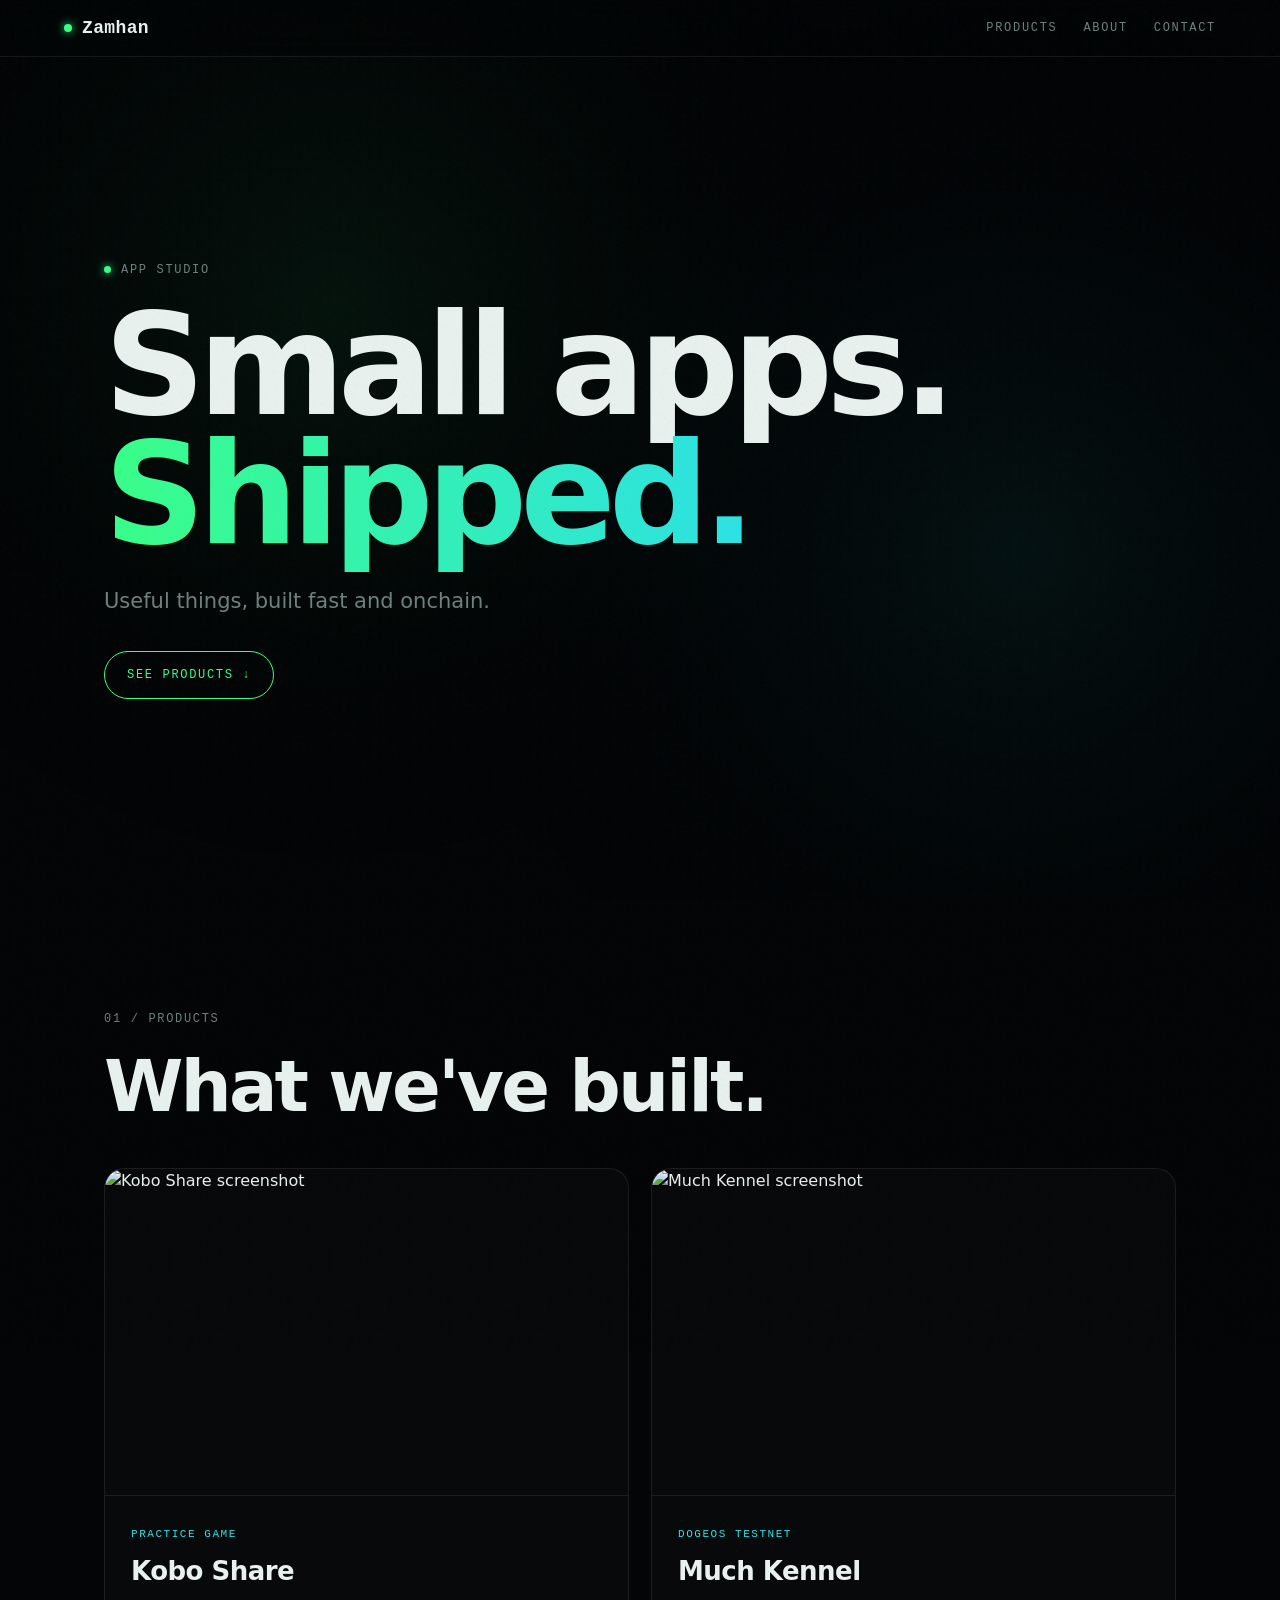
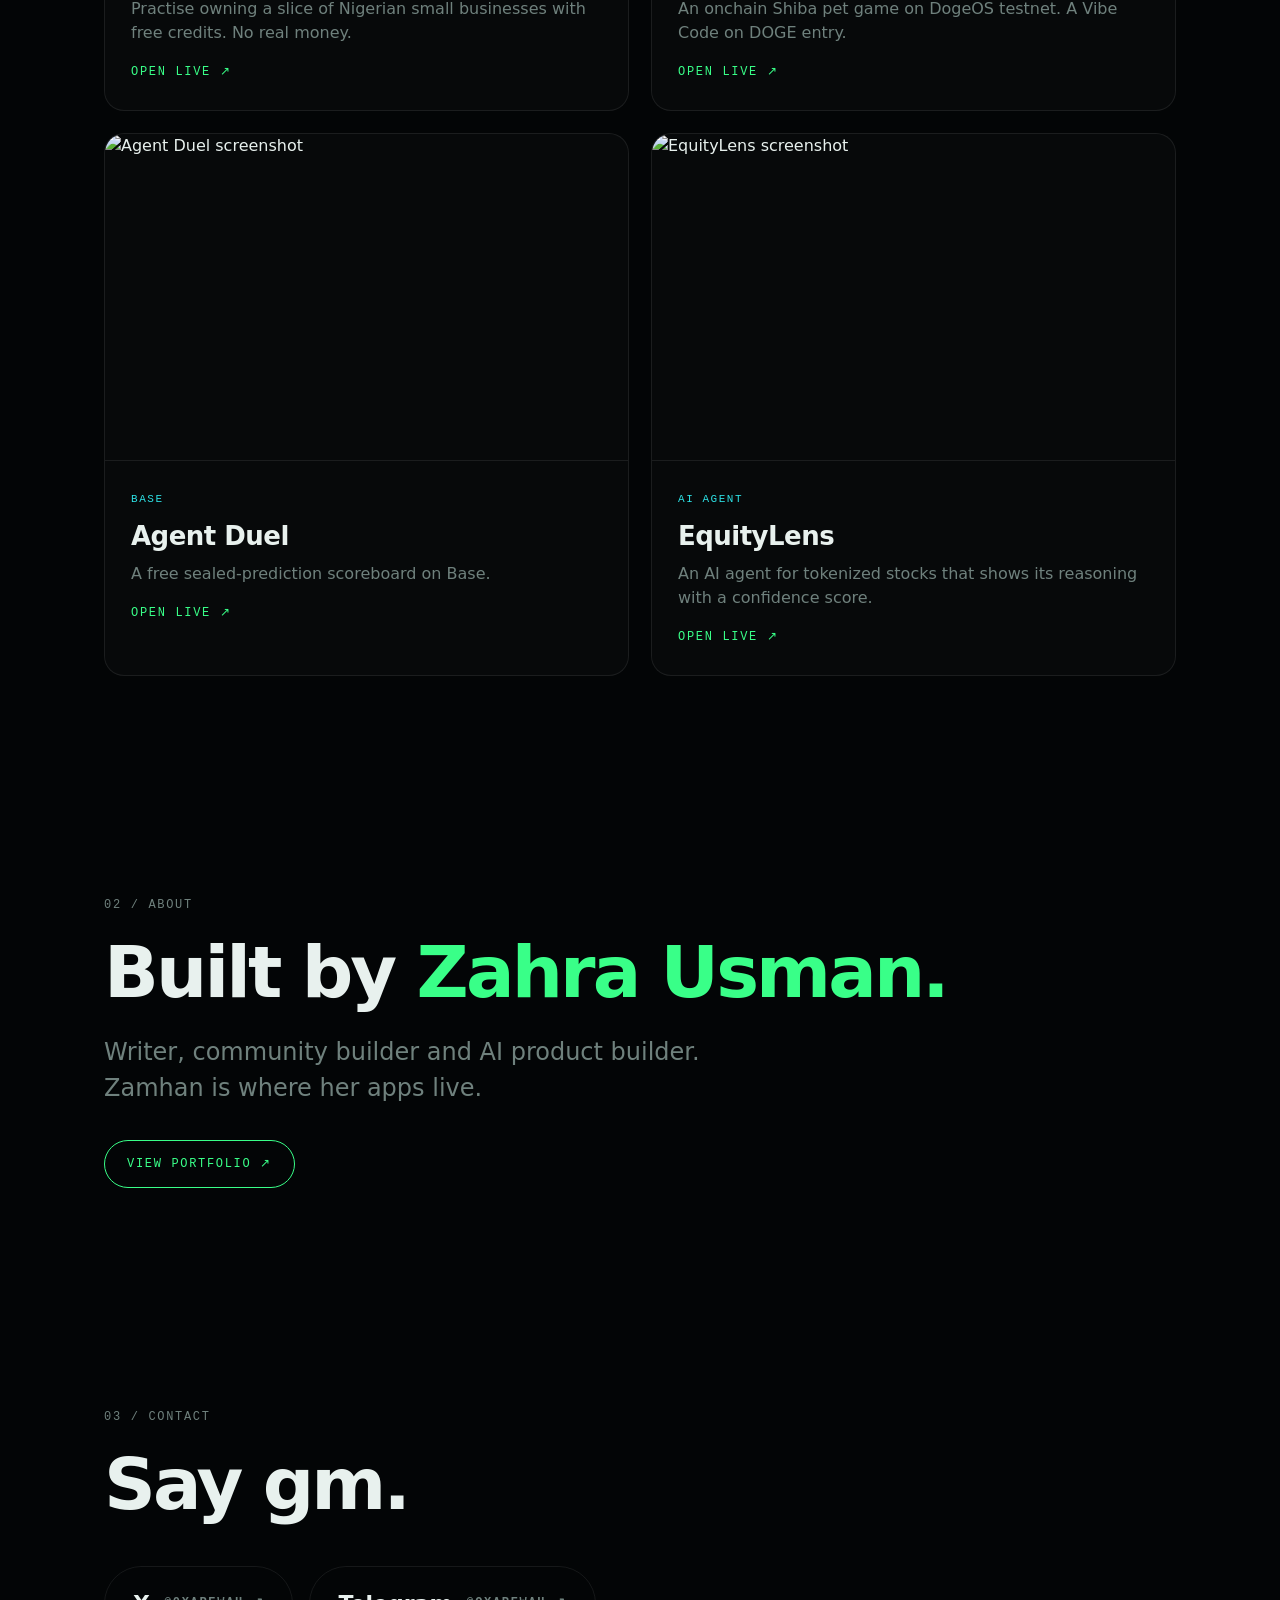
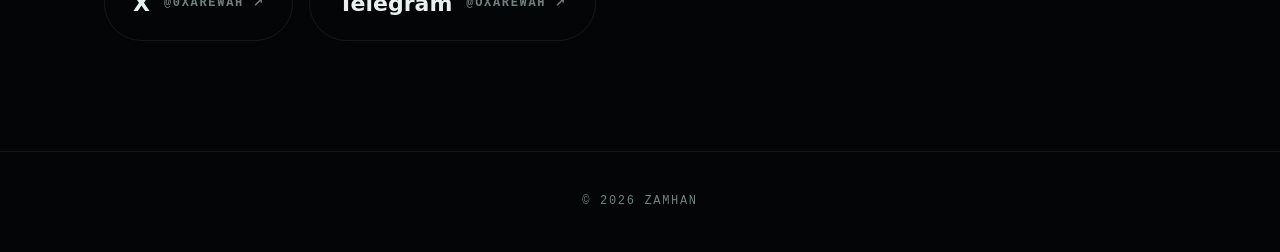
==== index.html @ 2235b8ff "Add studio site + Pages workflow" ====
<!doctype html><html lang="en"><head><meta charset="utf-8"><meta name="viewport" content="width=device-width,initial-scale=1">
<title>Zamhan</title><meta name="description" content="Small, useful apps by Zahra Usman.">
<link rel="stylesheet" href="style.css"></head><body>
<canvas id="bg" aria-hidden="true"></canvas><div class="grain" aria-hidden="true"></div>
<header class="nav"><a href="#top" class="logo" data-name>Zamhan</a>
<nav class="mono"><a href="#products">Products</a><a href="#about">About</a><a href="#contact">Contact</a></nav></header>
<main id="top">
<section class="hero"><p class="mono k reveal"><i class="dot"></i> app studio</p>
<h1 class="reveal">Small apps.<br><em>Shipped.</em></h1>
<p class="sub reveal">Useful things, built fast and onchain.</p>
<a href="#products" class="btn mono reveal">See products ↓</a></section>

<section id="products" class="wrap"><p class="mono k reveal">01 / Products</p><h2 class="reveal">What we've built.</h2>
<div class="grid">
<a class="card reveal" href="https://0xzahra.github.io/kobo-share/" target="_blank" rel="noopener"><div class="shot"><img src="img/kobo-share.jpg" alt="Kobo Share screenshot" loading="lazy"></div><div class="body"><span class="mono tag">Practice game</span><h3>Kobo Share</h3><p>Practise owning a slice of Nigerian small businesses with free credits. No real money.</p><span class="mono go">Open live ↗</span></div></a>
<a class="card reveal" href="http://noahai-6adc6ce5bebd377e85de7ce1.netlify.app" target="_blank" rel="noopener"><div class="shot"><img src="img/much-kennel.jpg" alt="Much Kennel screenshot" loading="lazy"></div><div class="body"><span class="mono tag">DogeOS testnet</span><h3>Much Kennel</h3><p>An onchain Shiba pet game on DogeOS testnet. A Vibe Code on DOGE entry.</p><span class="mono go">Open live ↗</span></div></a>
<a class="card reveal" href="https://0xzahra.github.io/agent-duel/web/" target="_blank" rel="noopener"><div class="shot"><img src="img/agent-duel.jpg" alt="Agent Duel screenshot" loading="lazy"></div><div class="body"><span class="mono tag">Base</span><h3>Agent Duel</h3><p>A free sealed-prediction scoreboard on Base.</p><span class="mono go">Open live ↗</span></div></a>
<a class="card reveal" href="https://app.virtuals.io/virtuals/98791" target="_blank" rel="noopener"><div class="shot"><img src="img/equitylens.jpg" alt="EquityLens screenshot" loading="lazy"></div><div class="body"><span class="mono tag">AI agent</span><h3>EquityLens</h3><p>An AI agent for tokenized stocks that shows its reasoning with a confidence score.</p><span class="mono go">Open live ↗</span></div></a>
</div></section>

<section id="about" class="wrap about"><p class="mono k reveal">02 / About</p>
<h2 class="reveal">Built by <em>Zahra Usman.</em></h2>
<p class="reveal lead">Writer, community builder and AI product builder. <span data-name>Zamhan</span> is where her apps live.</p>
<a class="btn mono reveal" href="https://0xzahra.github.io" target="_blank" rel="noopener">View portfolio ↗</a></section>

<section id="contact" class="wrap contact"><p class="mono k reveal">03 / Contact</p><h2 class="reveal">Say gm.</h2>
<div class="links reveal"><a class="pill" href="https://x.com/0xarewah" target="_blank" rel="noopener">X <span class="mono">@0xarewah ↗</span></a><a class="pill" href="https://t.me/Oxarewah" target="_blank" rel="noopener">Telegram <span class="mono">@Oxarewah ↗</span></a></div></section>
</main>
<footer class="mono">© <span id="yr"></span> <span data-name>Zamhan</span></footer>
<script src="app.js"></script></body></html>
---- style.css ----
:root{--bg:#030506;--g:#39ff88;--c:#2de2e6;--r:#ff2d3d;--t:#e8f1ee;--m:#6f817d;--line:#ffffff14;--mono:ui-monospace,"JetBrains Mono",Menlo,Consolas,monospace}
*{box-sizing:border-box;margin:0;padding:0}html{scroll-behavior:smooth}
body{background:var(--bg);color:var(--t);font-family:"Inter",ui-sans-serif,system-ui,sans-serif;overflow-x:clip;line-height:1.5}
a{color:inherit;text-decoration:none}em{font-style:normal;color:var(--g)}
.mono{font-family:var(--mono);font-size:12px;letter-spacing:.14em;text-transform:uppercase}
#bg{position:fixed;inset:0;z-index:-1;opacity:.5;pointer-events:none}
.grain{position:fixed;inset:-50%;z-index:60;pointer-events:none;opacity:.05;background-image:url("data:image/svg+xml,%3Csvg xmlns='http://www.w3.org/2000/svg' width='160' height='160'%3E%3Cfilter id='n'%3E%3CfeTurbulence baseFrequency='.9'/%3E%3C/filter%3E%3Crect width='100%25' height='100%25' filter='url(%23n)'/%3E%3C/svg%3E");animation:grain 1s steps(4) infinite}
@keyframes grain{25%{transform:translate(-3%,2%)}50%{transform:translate(2%,-3%)}75%{transform:translate(-2%,-1%)}}
.nav{position:fixed;top:0;left:0;right:0;z-index:50;display:flex;justify-content:space-between;align-items:center;padding:18px 5vw;backdrop-filter:blur(12px);background:#03050699;border-bottom:1px solid var(--line)}
.logo{font:700 18px var(--mono);letter-spacing:.02em}.logo::before{content:"";display:inline-block;width:8px;height:8px;border-radius:50%;background:var(--g);box-shadow:0 0 10px var(--g);margin-right:10px;vertical-align:middle}
.nav nav{display:flex;gap:26px;color:var(--m)}.nav nav a:hover{color:var(--t)}
.hero{min-height:100svh;display:flex;flex-direction:column;justify-content:center;padding:120px 5vw 60px;max-width:1200px;margin:0 auto}
.k{color:var(--m);margin-bottom:22px;display:flex;align-items:center;gap:10px}
.dot{width:7px;height:7px;border-radius:50%;background:var(--g);box-shadow:0 0 10px var(--g);animation:blink 1.6s infinite}@keyframes blink{50%{opacity:.25}}
h1{font-size:clamp(56px,11vw,150px);line-height:.92;letter-spacing:-.05em;font-weight:800}
h1 em{background:linear-gradient(90deg,var(--g),var(--c));-webkit-background-clip:text;background-clip:text;color:transparent}
.sub{color:var(--m);font-size:clamp(17px,2vw,21px);margin:26px 0 34px}
.btn{display:inline-block;align-self:flex-start;padding:14px 22px;border:1px solid var(--g);border-radius:999px;color:var(--g);transition:.3s}.btn:hover{background:var(--g);color:#000;box-shadow:0 0 30px #39ff8855}
.wrap{max-width:1200px;margin:0 auto;padding:110px 5vw}
h2{font-size:clamp(36px,6vw,72px);letter-spacing:-.04em;line-height:1;font-weight:800;margin-bottom:46px}
.grid{display:grid;grid-template-columns:repeat(2,1fr);gap:22px}
.card{border:1px solid var(--line);border-radius:20px;overflow:hidden;background:#ffffff05;transition:transform .5s cubic-bezier(.2,.8,.2,1),border-color .4s,box-shadow .4s}
.card:hover{transform:translateY(-6px);border-color:#39ff8866;box-shadow:0 20px 60px -20px #39ff8833}
.shot{aspect-ratio:16/10;overflow:hidden;border-bottom:1px solid var(--line)}.shot img{width:100%;height:100%;object-fit:cover;object-position:top;display:block;transition:transform .8s cubic-bezier(.2,.8,.2,1)}
.card:hover .shot img{transform:scale(1.04)}
.body{padding:24px 26px 28px}.tag{color:var(--c);font-size:11px}.body h3{font-size:26px;letter-spacing:-.02em;margin:8px 0 6px}.body p{color:var(--m)}
.go{display:inline-block;margin-top:18px;color:var(--g)}
.lead{font-size:clamp(18px,2.2vw,24px);color:var(--m);max-width:640px;margin:-20px 0 34px}
.links{display:flex;gap:16px;flex-wrap:wrap}
.pill{display:flex;gap:14px;align-items:center;padding:20px 28px;border:1px solid var(--line);border-radius:999px;font-size:22px;font-weight:700;transition:.3s}.pill span{color:var(--m)}.pill:hover{border-color:var(--g);color:var(--g)}
footer{padding:40px 5vw;color:var(--m);text-align:center;border-top:1px solid var(--line)}
.reveal{opacity:0;transform:translateY(28px);transition:opacity .9s cubic-bezier(.2,.8,.2,1),transform .9s cubic-bezier(.2,.8,.2,1)}.reveal.in{opacity:1;transform:none}
@media(max-width:760px){.grid{grid-template-columns:1fr}.nav nav{gap:14px}.nav nav a{font-size:10px}.wrap{padding:80px 6vw}.pill{font-size:18px;padding:16px 22px}}
@media(prefers-reduced-motion:reduce){.reveal{opacity:1;transform:none;transition:none}.grain{animation:none}}
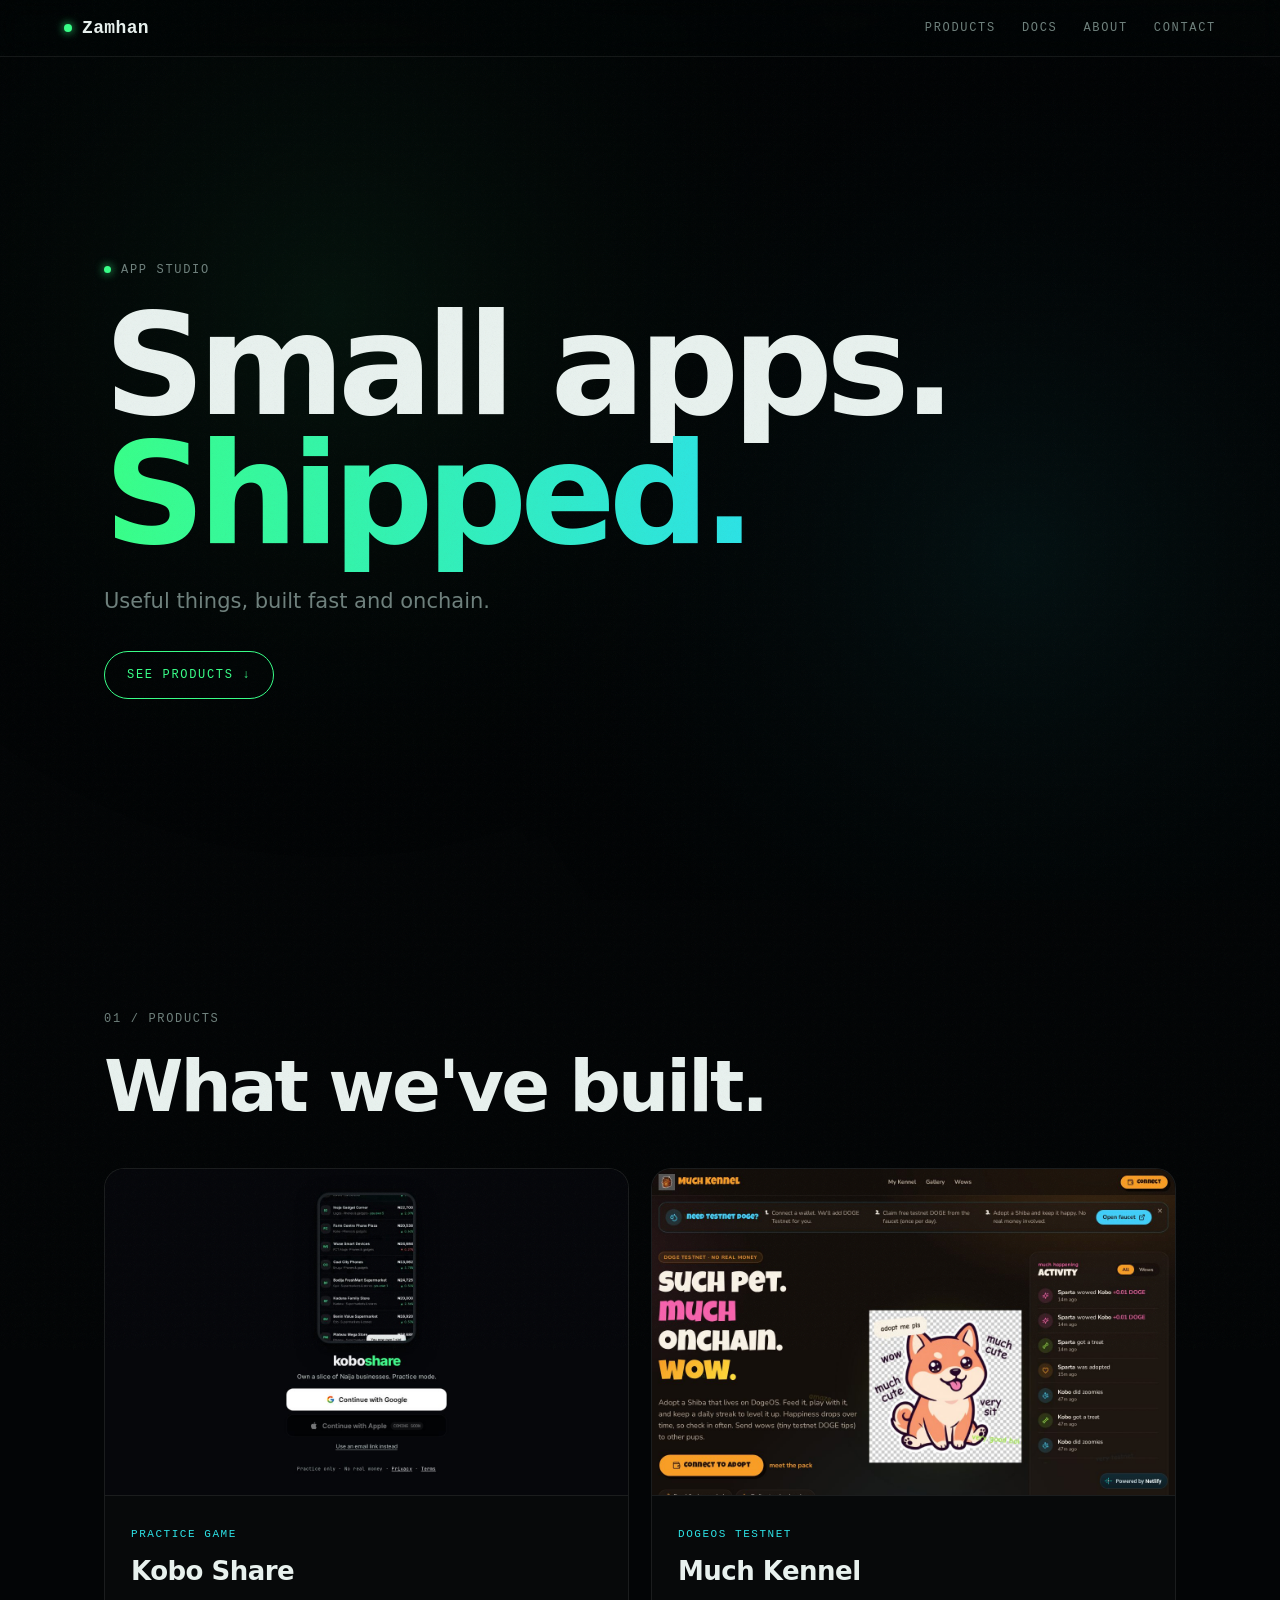
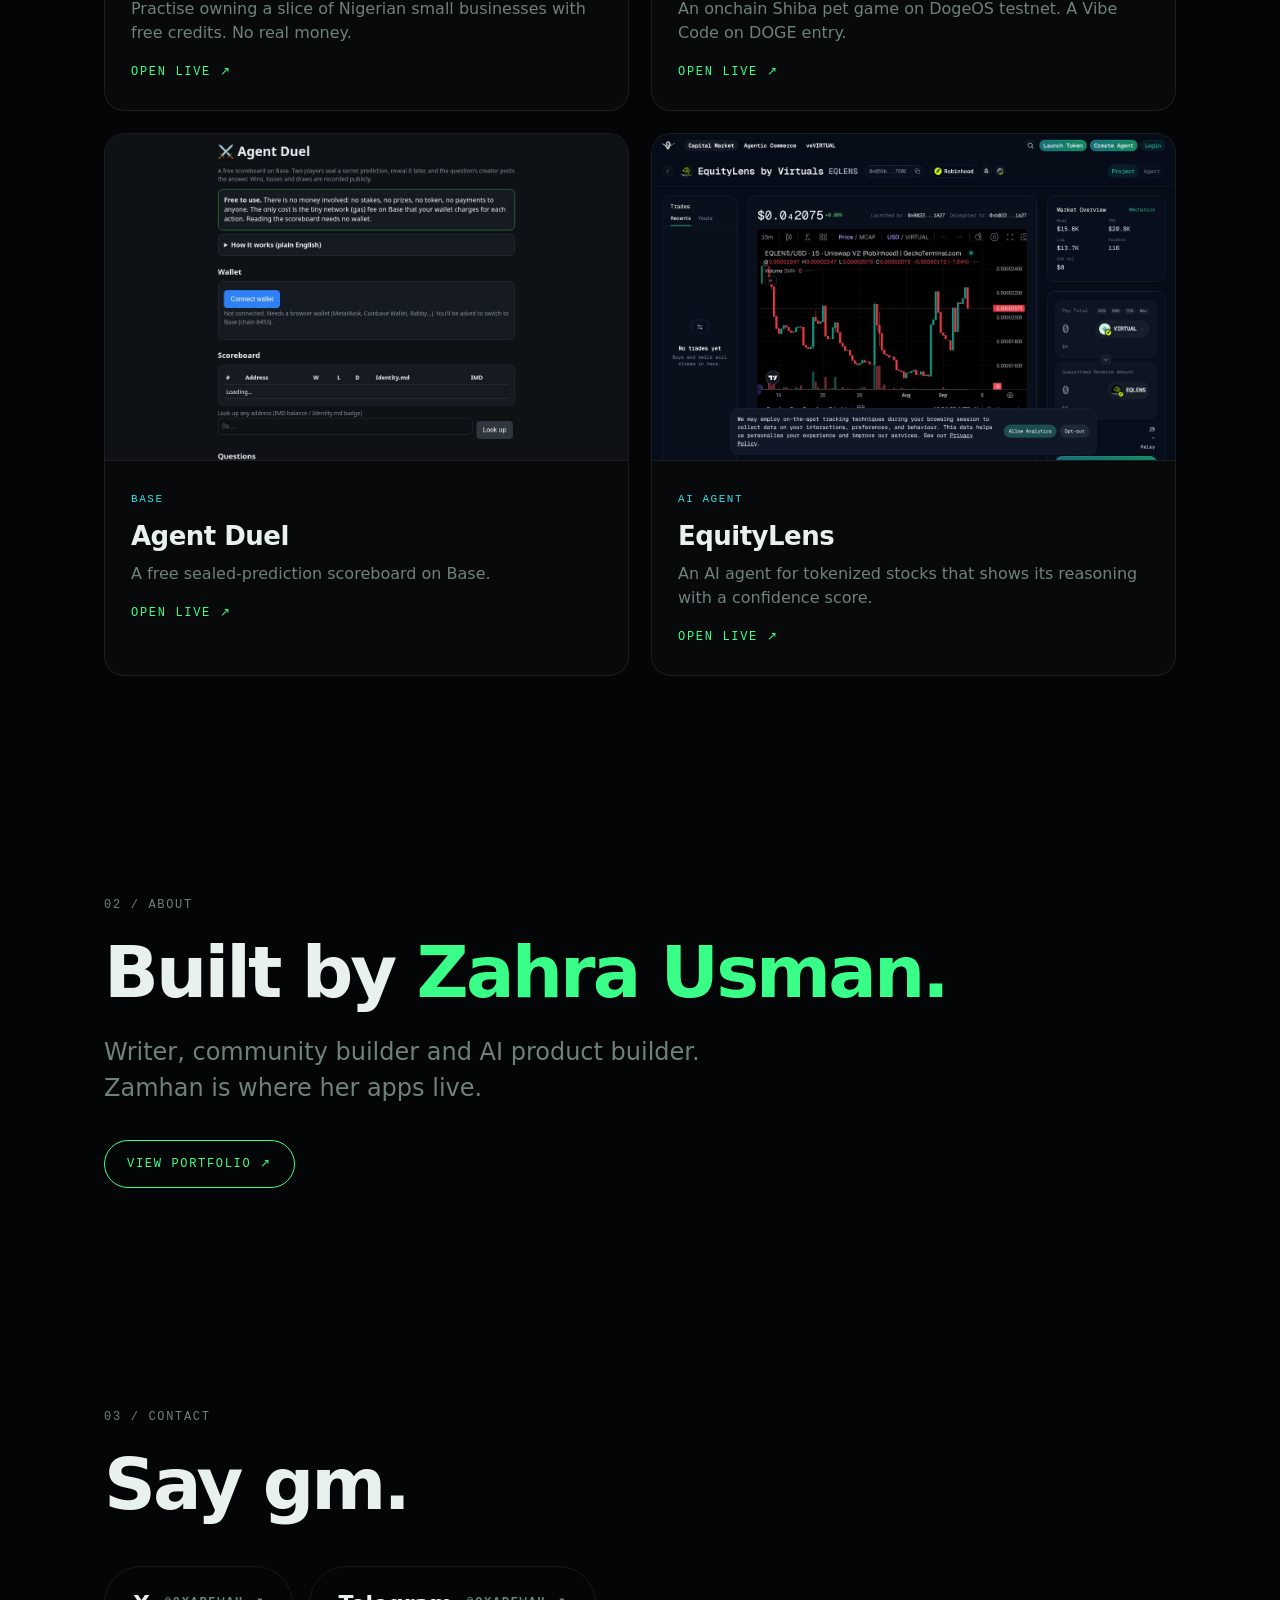
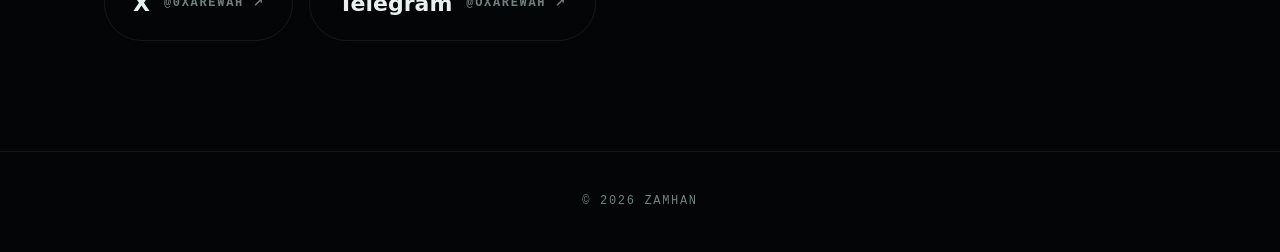
==== commit 32ecf411: "Docs: add docs index, health report guide, and Docs nav link (part 2 of 2)" ====
--- a/index.html
+++ b/index.html
@@ -3,7 +3,7 @@
 <link rel="stylesheet" href="style.css"></head><body>
 <canvas id="bg" aria-hidden="true"></canvas><div class="grain" aria-hidden="true"></div>
 <header class="nav"><a href="#top" class="logo" data-name>Zamhan</a>
-<nav class="mono"><a href="#products">Products</a><a href="#about">About</a><a href="#contact">Contact</a></nav></header>
+<nav class="mono"><a href="#products">Products</a><a href="docs/">Docs</a><a href="#about">About</a><a href="#contact">Contact</a></nav></header>
 <main id="top">
 <section class="hero"><p class="mono k reveal"><i class="dot"></i> app studio</p>
 <h1 class="reveal">Small apps.<br><em>Shipped.</em></h1>
